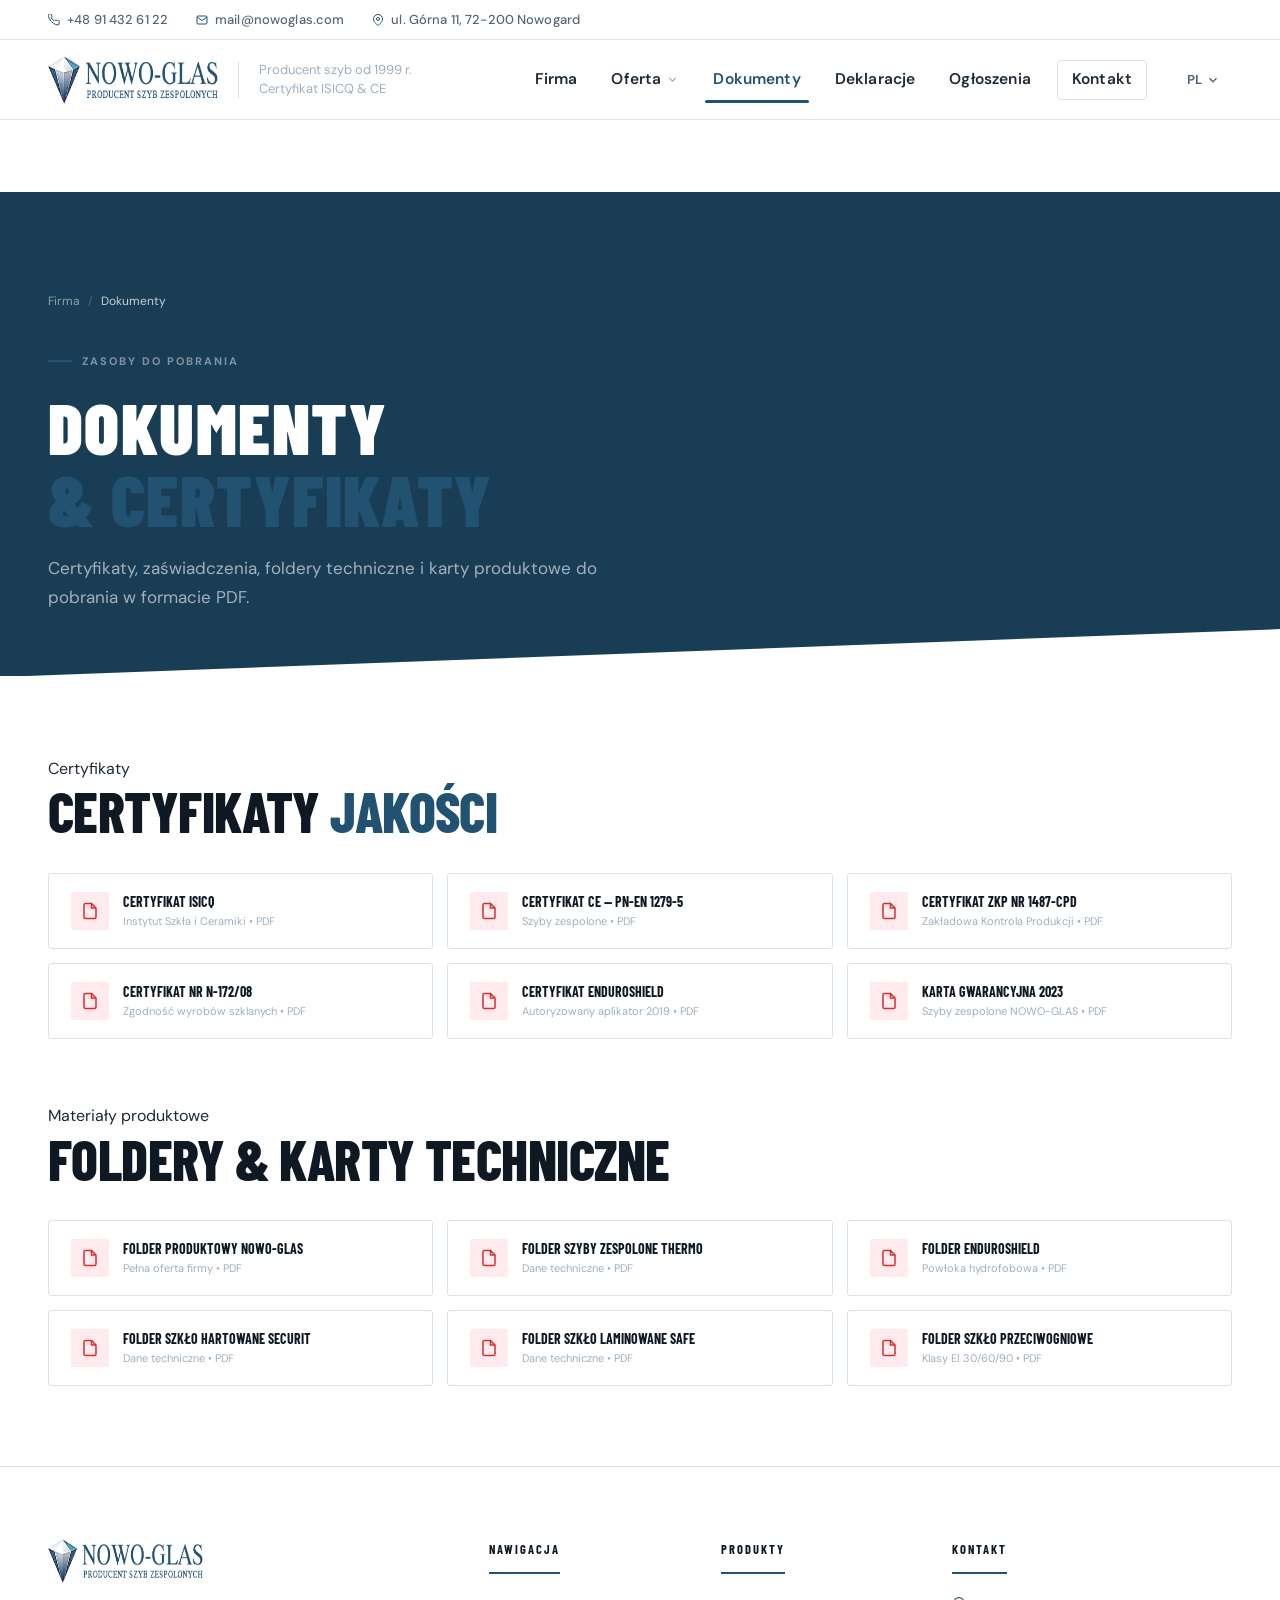
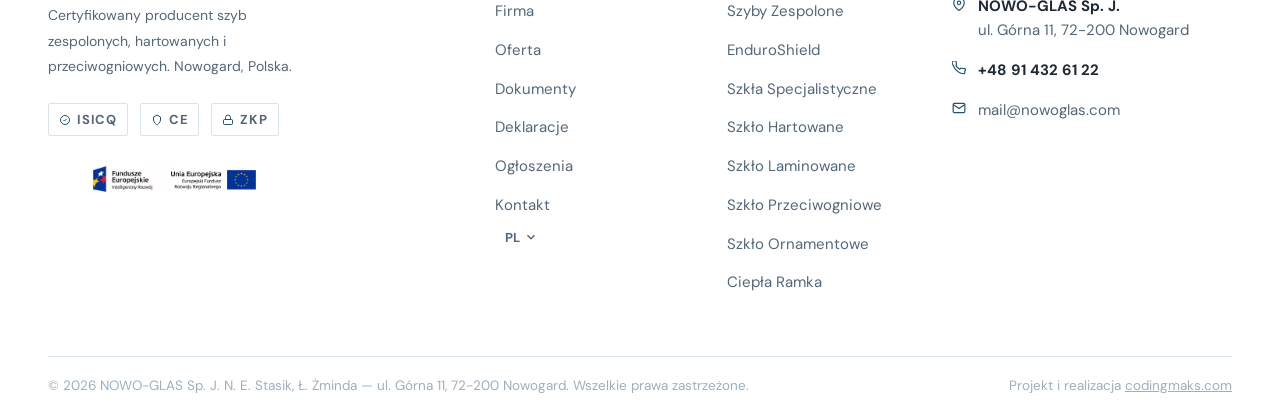
==== pages/dokumenty.html @ cc413bf5 "Initial commit" ====
<!DOCTYPE html>
<html lang="pl">
<head>
  <meta charset="UTF-8">
  <meta name="viewport" content="width=device-width, initial-scale=1.0">
  <title>Dokumenty & Certyfikaty — NOWO-GLAS</title>
  <meta name="description" content="Certyfikaty, foldery produktowe i karty techniczne do pobrania — NOWO-GLAS Sp. J., producent szyb zespolonych w Nowogardzie.">
  <meta name="robots" content="index,follow">
  <link rel="canonical" href="https://www.nowoglas.com/dokumenty.html">
  <link rel="alternate" hreflang="pl" href="https://www.nowoglas.com/dokumenty.html">
  <link rel="preconnect" href="https://fonts.googleapis.com">
  <link rel="preconnect" href="https://fonts.gstatic.com" crossorigin>
  <link href="https://fonts.googleapis.com/css2?family=Barlow+Condensed:wght@700;800;900&family=DM+Sans:ital,opsz,wght@0,9..40,300;0,9..40,400;0,9..40,500;0,9..40,600;0,9..40,700;1,9..40,400&display=swap" rel="stylesheet">
  <link rel="stylesheet" href="../css/style.css">
  <link rel="icon" type="image/svg+xml" href="../img/favicon.svg">
  <style>
    .page-hero{background:var(--blue-dark);padding:100px 0 64px;margin-top:72px}
    .page-hero__overline{display:inline-flex;align-items:center;gap:10px;font-size:11px;font-weight:700;letter-spacing:.18em;text-transform:uppercase;color:rgba(255,255,255,.45);margin-bottom:20px}
    .page-hero__overline::before{content:'';width:24px;height:2px;background:var(--blue)}
    .page-hero__title{font-family:'Barlow Condensed',sans-serif;font-size:clamp(40px,6vw,72px);font-weight:900;line-height:1;color:var(--white);text-transform:uppercase;letter-spacing:.02em;margin-bottom:20px}
    .page-hero__title em{color:var(--blue);font-style:normal}
    .page-hero__lead{font-size:17px;color:rgba(255,255,255,.6);line-height:1.7;max-width:560px}
    .breadcrumb{display:flex;align-items:center;gap:8px;font-size:12px;color:rgba(255,255,255,.35);margin-bottom:32px}
    .breadcrumb a{color:rgba(255,255,255,.5);text-decoration:none}
    .breadcrumb__sep{color:rgba(255,255,255,.2)}
  </style>
</head>
<body><div class="topbar"><div class="topbar__inner"><div class="topbar__left">
  <a href="tel:+48914326122" class="topbar__item"><svg viewBox="0 0 24 24" fill="none" stroke="currentColor" stroke-width="2"><path d="M22 16.92v3a2 2 0 01-2.18 2 19.79 19.79 0 01-8.63-3.07A19.5 19.5 0 013.07 9.81 19.79 19.79 0 01.02 1.18 2 2 0 012 0h3a2 2 0 012 1.72c.127.96.361 1.903.7 2.81a2 2 0 01-.45 2.11L6.91 7.91a16 16 0 006.16 6.16l1.27-1.27a2 2 0 012.11-.45c.907.339 1.85.573 2.81.7A2 2 0 0122 16.92z"/></svg>+48 91 432 61 22</a>
  <a href="mailto:mail@nowoglas.com" class="topbar__item"><svg viewBox="0 0 24 24" fill="none" stroke="currentColor" stroke-width="2"><path d="M4 4h16c1.1 0 2 .9 2 2v12c0 1.1-.9 2-2 2H4c-1.1 0-2-.9-2-2V6c0-1.1.9-2 2-2z"/><polyline points="22,6 12,13 2,6"/></svg>mail@nowoglas.com</a>
  <span class="topbar__item"><svg viewBox="0 0 24 24" fill="none" stroke="currentColor" stroke-width="2" aria-hidden="true"><path d="M21 10c0 7-9 13-9 13s-9-6-9-13a9 9 0 0118 0z"/><circle cx="12" cy="10" r="3"/></svg>ul. Górna 11, 72-200 Nowogard</span>
</div></div></div>

<header class="navbar" id="navbar" role="banner">
  <div class="navbar__inner">
    <a href="../index.html" class="navbar__brand"><img src="../img/logo_nowoglass.png" alt="NOWO-GLAS" width="170" height="48"><span class="navbar__tagline">Producent szyb od 1999 r.<br>Certyfikat ISICQ &amp; CE</span></a>
    <nav class="navbar__nav" role="navigation">
      <a href="../index.html" class="navbar__link">Firma</a>
      <div class="navbar__item">
        <a href="oferta.html" class="navbar__link">Oferta<svg viewBox="0 0 24 24" fill="none" stroke="currentColor" stroke-width="2.5" aria-hidden="true"><polyline points="6 9 12 15 18 9"/></svg></a>
        <div class="dropdown" role="menu">
          <div class="dropdown__title">Produkty NOWO-GLAS Sp. J.</div>
          <div class="dropdown__cols">
            <div>
              <a href="oferta/szyby-zespolone.html" class="dropdown__link">Szyby Zespolone THERMO</a>
              <a href="oferta/enduroshield.html" class="dropdown__link">Powłoka EnduroShield</a>
              <a href="oferta/szkla-specjalistyczne.html" class="dropdown__link">Szkła Przeciwsłoneczne</a>
              <a href="oferta/szklo-ornamentowe.html" class="dropdown__link">Szkło Ornamentowe</a>
              <a href="oferta/ciepla-ramka.html" class="dropdown__link">Ciepła Ramka TGI</a>
            </div>
            <div>
              <a href="oferta/szklo-hartowane.html" class="dropdown__link">Szkło Hartowane SECURIT</a>
              <a href="oferta/szklo-laminowane.html" class="dropdown__link">Szkło Laminowane SAFE</a>
              <a href="oferta/szklo-przeciwogniowe.html" class="dropdown__link">Szkło Przeciwogniowe EI</a>
            </div>
          </div>
        </div>
      </div>
      <a href="dokumenty.html" class="navbar__link active" aria-current="page">Dokumenty</a>
      <a href="deklaracje.html" class="navbar__link">Deklaracje</a>
      <a href="ogloszenia.html" class="navbar__link">Ogłoszenia</a>
      <a href="kontakt.html" class="navbar__link navbar__link--contact">Kontakt</a>
    </nav>
    <div class="navbar__langs" aria-label="Wybór języka">
      <button class="navbar__lang-current" aria-haspopup="true" aria-expanded="false" aria-controls="lang-menu">
        PL <svg viewBox="0 0 24 24" fill="none" stroke="currentColor" stroke-width="2.5"><polyline points="6 9 12 15 18 9"/></svg>
      </button>
      <div class="navbar__lang-dropdown" id="lang-menu" role="menu">
        <a href="../index.html" role="menuitem" class="navbar__lang active" hreflang="pl">PL</a>
        <a href="../de/index.html" role="menuitem" class="navbar__lang" hreflang="de">DE</a>
        <a href="../en/index.html" role="menuitem" class="navbar__lang" hreflang="en">EN</a>
      </div>
    </div>
    <button class="navbar__hamburger" id="hamburger-btn" aria-label="Otwórz menu" aria-expanded="false"><span></span><span></span><span></span></button>
  </div>
</header>

<div class="mobile-panel__overlay" id="mobile-overlay" aria-hidden="true"></div>
<nav class="mobile-panel" id="mobile-panel" aria-hidden="true">
  <div class="mobile-panel__close"><img src="../img/logo_nowoglass.png" alt="NOWO-GLAS" height="34"><button id="mobile-close-btn">✕</button></div>
  <div class="mobile-panel__nav">
    <a href="../index.html" class="mobile-panel__link">Firma</a>
    <button class="mobile-panel__acc-btn" class="mobile-panel__acc-btn open" id="mob-oferta-btn" aria-expanded="true">Oferta<svg viewBox="0 0 24 24" fill="none" stroke="currentColor" stroke-width="2.5" width="16" height="16"><polyline points="6 9 12 15 18 9"/></svg></button>
    <div class="mobile-panel__acc-content open" id="mob-oferta-content">
      <a href="oferta/szyby-zespolone.html" class="mobile-panel__sub-link">Szyby Zespolone THERMO</a>
      <a href="oferta/szklo-hartowane.html" class="mobile-panel__sub-link">Szkło Hartowane SECURIT</a>
      <a href="oferta/szklo-laminowane.html" class="mobile-panel__sub-link">Szkło Laminowane SAFE</a>
      <a href="oferta/szklo-przeciwogniowe.html" class="mobile-panel__sub-link">Szkło Przeciwogniowe EI</a>
    </div>
    <a href="dokumenty.html" class="mobile-panel__link">Dokumenty</a>
    <a href="deklaracje.html" class="mobile-panel__link">Deklaracje</a>
    <a href="kontakt.html" class="mobile-panel__link" style="color:var(--blue);font-weight:700;">Kontakt</a>
  </div>
</nav>

<main>

  <!-- Page Hero -->
  <section class="page-hero" aria-label="Nagłówek strony">
    <div class="container page-hero__inner">
      <nav class="breadcrumb" aria-label="Ścieżka nawigacyjna">
        <a href="../index.html" class="breadcrumb__item">Firma</a>
        <span class="breadcrumb__sep" aria-hidden="true">/</span>
        <span class="breadcrumb__item breadcrumb__item--current">Dokumenty</span>
      </nav>
      <div class="page-hero__overline">Zasoby do pobrania</div>
      <h1 class="page-hero__title">Dokumenty<br><em>& Certyfikaty</em></h1>
      <p class="page-hero__lead">Certyfikaty, zaświadczenia, foldery techniczne i karty produktowe do pobrania w formacie PDF.</p>
    </div>
  </section>

  <!-- CERTYFIKATY -->
  <section class="doc-section" aria-labelledby="certs-heading" style="padding-top:5rem;">
    <div class="container">
      <div class="section-label">Certyfikaty</div>
      <h2 class="section-title" id="certs-heading" style="margin-bottom:2rem;">Certyfikaty <em>jakości</em></h2>
      <div class="doc-grid">

        <a href="https://www.nowoglas.com/dokumenty/certyfikat_B.pdf" class="doc-card" target="_blank" rel="noopener" aria-label="Pobierz certyfikat ISO 9001 PDF">
          <div class="doc-card__icon" aria-hidden="true">
            <svg viewBox="0 0 24 24" fill="none" stroke="currentColor" stroke-width="2"><path d="M14 2H6a2 2 0 00-2 2v16a2 2 0 002 2h12a2 2 0 002-2V8z"/><polyline points="14 2 14 8 20 8"/></svg>
          </div>
          <div>
            <div class="doc-card__name">Certyfikat ISICQ</div>
            <div class="doc-card__meta">Instytut Szkła i Ceramiki • PDF</div>
          </div>
        </a>

        <a href="https://www.nowoglas.com/dokumenty/certyfikat_CE.pdf" class="doc-card" target="_blank" rel="noopener" aria-label="Pobierz certyfikat CE PDF">
          <div class="doc-card__icon" aria-hidden="true">
            <svg viewBox="0 0 24 24" fill="none" stroke="currentColor" stroke-width="2"><path d="M14 2H6a2 2 0 00-2 2v16a2 2 0 002 2h12a2 2 0 002-2V8z"/><polyline points="14 2 14 8 20 8"/></svg>
          </div>
          <div>
            <div class="doc-card__name">Certyfikat CE — PN-EN 1279-5</div>
            <div class="doc-card__meta">Szyby zespolone • PDF</div>
          </div>
        </a>

        <a href="https://www.nowoglas.com/dokumenty/certyfikat_ZKP.pdf" class="doc-card" target="_blank" rel="noopener" aria-label="Pobierz certyfikat ZKP PDF">
          <div class="doc-card__icon" aria-hidden="true">
            <svg viewBox="0 0 24 24" fill="none" stroke="currentColor" stroke-width="2"><path d="M14 2H6a2 2 0 00-2 2v16a2 2 0 002 2h12a2 2 0 002-2V8z"/><polyline points="14 2 14 8 20 8"/></svg>
          </div>
          <div>
            <div class="doc-card__name">Certyfikat ZKP Nr 1487-CPD</div>
            <div class="doc-card__meta">Zakładowa Kontrola Produkcji • PDF</div>
          </div>
        </a>

        <a href="https://www.nowoglas.com/dokumenty/certyfikat_N172.pdf" class="doc-card" target="_blank" rel="noopener" aria-label="Pobierz certyfikat Nr N-172/08 PDF">
          <div class="doc-card__icon" aria-hidden="true">
            <svg viewBox="0 0 24 24" fill="none" stroke="currentColor" stroke-width="2"><path d="M14 2H6a2 2 0 00-2 2v16a2 2 0 002 2h12a2 2 0 002-2V8z"/><polyline points="14 2 14 8 20 8"/></svg>
          </div>
          <div>
            <div class="doc-card__name">Certyfikat Nr N-172/08</div>
            <div class="doc-card__meta">Zgodność wyrobów szklanych • PDF</div>
          </div>
        </a>

        <a href="https://www.nowoglas.com/dokumenty/EnduroShield.pdf" class="doc-card" target="_blank" rel="noopener" aria-label="Pobierz certyfikat EnduroShield PDF">
          <div class="doc-card__icon" aria-hidden="true">
            <svg viewBox="0 0 24 24" fill="none" stroke="currentColor" stroke-width="2"><path d="M14 2H6a2 2 0 00-2 2v16a2 2 0 002 2h12a2 2 0 002-2V8z"/><polyline points="14 2 14 8 20 8"/></svg>
          </div>
          <div>
            <div class="doc-card__name">Certyfikat EnduroShield</div>
            <div class="doc-card__meta">Autoryzowany aplikator 2019 • PDF</div>
          </div>
        </a>

        <a href="https://www.nowoglas.com/dokumenty/karta_gwarancyjna_2023.pdf" class="doc-card" target="_blank" rel="noopener" aria-label="Pobierz kartę gwarancyjną PDF">
          <div class="doc-card__icon" aria-hidden="true">
            <svg viewBox="0 0 24 24" fill="none" stroke="currentColor" stroke-width="2"><path d="M14 2H6a2 2 0 00-2 2v16a2 2 0 002 2h12a2 2 0 002-2V8z"/><polyline points="14 2 14 8 20 8"/></svg>
          </div>
          <div>
            <div class="doc-card__name">Karta Gwarancyjna 2023</div>
            <div class="doc-card__meta">Szyby zespolone NOWO-GLAS • PDF</div>
          </div>
        </a>

      </div>
    </div>
  </section>

  <!-- FOLDERY PRODUKTOWE -->
  <section class="doc-section" aria-labelledby="folders-heading" style="padding-top:4rem;padding-bottom:5rem;">
    <div class="container">
      <div class="section-label">Materiały produktowe</div>
      <h2 class="section-title" id="folders-heading" style="margin-bottom:2rem;">Foldery & karty techniczne</h2>
      <div class="doc-grid">

        <a href="https://www.nowoglas.com/dokumenty/folder_nowoglas.pdf" class="doc-card" target="_blank" rel="noopener">
          <div class="doc-card__icon" aria-hidden="true">
            <svg viewBox="0 0 24 24" fill="none" stroke="currentColor" stroke-width="2"><path d="M14 2H6a2 2 0 00-2 2v16a2 2 0 002 2h12a2 2 0 002-2V8z"/><polyline points="14 2 14 8 20 8"/></svg>
          </div>
          <div>
            <div class="doc-card__name">Folder produktowy NOWO-GLAS</div>
            <div class="doc-card__meta">Pełna oferta firmy • PDF</div>
          </div>
        </a>

        <a href="https://www.nowoglas.com/dokumenty/folder_thermo.pdf" class="doc-card" target="_blank" rel="noopener">
          <div class="doc-card__icon" aria-hidden="true">
            <svg viewBox="0 0 24 24" fill="none" stroke="currentColor" stroke-width="2"><path d="M14 2H6a2 2 0 00-2 2v16a2 2 0 002 2h12a2 2 0 002-2V8z"/><polyline points="14 2 14 8 20 8"/></svg>
          </div>
          <div>
            <div class="doc-card__name">Folder Szyby Zespolone THERMO</div>
            <div class="doc-card__meta">Dane techniczne • PDF</div>
          </div>
        </a>

        <a href="https://www.nowoglas.com/dokumenty/folder_enduroshield.pdf" class="doc-card" target="_blank" rel="noopener">
          <div class="doc-card__icon" aria-hidden="true">
            <svg viewBox="0 0 24 24" fill="none" stroke="currentColor" stroke-width="2"><path d="M14 2H6a2 2 0 00-2 2v16a2 2 0 002 2h12a2 2 0 002-2V8z"/><polyline points="14 2 14 8 20 8"/></svg>
          </div>
          <div>
            <div class="doc-card__name">Folder EnduroShield</div>
            <div class="doc-card__meta">Powłoka hydrofobowa • PDF</div>
          </div>
        </a>

        <a href="https://www.nowoglas.com/dokumenty/folder_securit.pdf" class="doc-card" target="_blank" rel="noopener">
          <div class="doc-card__icon" aria-hidden="true">
            <svg viewBox="0 0 24 24" fill="none" stroke="currentColor" stroke-width="2"><path d="M14 2H6a2 2 0 00-2 2v16a2 2 0 002 2h12a2 2 0 002-2V8z"/><polyline points="14 2 14 8 20 8"/></svg>
          </div>
          <div>
            <div class="doc-card__name">Folder Szkło Hartowane SECURIT</div>
            <div class="doc-card__meta">Dane techniczne • PDF</div>
          </div>
        </a>

        <a href="https://www.nowoglas.com/dokumenty/folder_safe.pdf" class="doc-card" target="_blank" rel="noopener">
          <div class="doc-card__icon" aria-hidden="true">
            <svg viewBox="0 0 24 24" fill="none" stroke="currentColor" stroke-width="2"><path d="M14 2H6a2 2 0 00-2 2v16a2 2 0 002 2h12a2 2 0 002-2V8z"/><polyline points="14 2 14 8 20 8"/></svg>
          </div>
          <div>
            <div class="doc-card__name">Folder Szkło Laminowane SAFE</div>
            <div class="doc-card__meta">Dane techniczne • PDF</div>
          </div>
        </a>

        <a href="https://www.nowoglas.com/dokumenty/folder_przeciwogniowe.pdf" class="doc-card" target="_blank" rel="noopener">
          <div class="doc-card__icon" aria-hidden="true">
            <svg viewBox="0 0 24 24" fill="none" stroke="currentColor" stroke-width="2"><path d="M14 2H6a2 2 0 00-2 2v16a2 2 0 002 2h12a2 2 0 002-2V8z"/><polyline points="14 2 14 8 20 8"/></svg>
          </div>
          <div>
            <div class="doc-card__name">Folder Szkło Przeciwogniowe</div>
            <div class="doc-card__meta">Klasy EI 30/60/90 • PDF</div>
          </div>
        </a>

      </div>
    </div>
  </section>

</main>

  <footer class="footer" role="contentinfo">
    <div class="container">
      <div class="footer__grid">
        <div class="footer__brand">
          <img src="../img/logo_nowoglass.png" alt="NOWO-GLAS Sp. J." width="155" height="44" class="logo">
          <p>Certyfikowany producent szyb zespolonych, hartowanych i przeciwogniowych. Nowogard, Polska.</p>
          <div class="footer__badges">
            <div class="footer__badge"><svg viewBox="0 0 24 24" fill="none" stroke="currentColor" stroke-width="2"><circle cx="12" cy="12" r="9"/><path d="M9 12l2 2 4-4"/></svg>ISICQ</div>
            <div class="footer__badge"><svg viewBox="0 0 24 24" fill="none" stroke="currentColor" stroke-width="2"><path d="M12 2l7 4v6c0 5-7 10-7 10S5 17 5 12V6z"/></svg>CE</div>
            <div class="footer__badge"><svg viewBox="0 0 24 24" fill="none" stroke="currentColor" stroke-width="2"><rect x="3" y="11" width="18" height="10" rx="2"/><path d="M7 11V7a5 5 0 0110 0v4"/></svg>ZKP</div>
          </div>
          <img src="../img/FE_UE.png" alt="Projekt współfinansowany z UE" class="ue">
        </div>
        <div>
          <div class="footer__col-heading">Nawigacja</div>
          <nav class="footer__nav"><a href="../index.html">Firma</a><a href="oferta.html">Oferta</a><a href="dokumenty.html">Dokumenty</a><a href="deklaracje.html">Deklaracje</a><a href="ogloszenia.html">Ogłoszenia</a><a href="kontakt.html">Kontakt</a></nav>
    <div class="navbar__langs" aria-label="Wybór języka">
      <button class="navbar__lang-current" aria-haspopup="true" aria-expanded="false" aria-controls="lang-menu">
        PL <svg viewBox="0 0 24 24" fill="none" stroke="currentColor" stroke-width="2.5"><polyline points="6 9 12 15 18 9"/></svg>
      </button>
      <div class="navbar__lang-dropdown" id="lang-menu" role="menu">
        <a href="../index.html" role="menuitem" class="navbar__lang active" hreflang="pl">PL</a>
        <a href="../de/index.html" role="menuitem" class="navbar__lang" hreflang="de">DE</a>
        <a href="../en/index.html" role="menuitem" class="navbar__lang" hreflang="en">EN</a>
      </div>
    </div>
        </div>
        <div>
          <div class="footer__col-heading">Produkty</div>
          <nav class="footer__nav"><a href="oferta/szyby-zespolone.html">Szyby Zespolone</a><a href="oferta/enduroshield.html">EnduroShield</a><a href="oferta/szkla-specjalistyczne.html">Szkła Specjalistyczne</a><a href="oferta/szklo-hartowane.html">Szkło Hartowane</a><a href="oferta/szklo-laminowane.html">Szkło Laminowane</a><a href="oferta/szklo-przeciwogniowe.html">Szkło Przeciwogniowe</a><a href="oferta/szklo-ornamentowe.html">Szkło Ornamentowe</a><a href="oferta/ciepla-ramka.html">Ciepła Ramka</a></nav>
        </div>
        <div>
          <div class="footer__col-heading">Kontakt</div>
          <address style="font-style:normal;">
            <div class="footer__contact-item"><svg viewBox="0 0 24 24" fill="none" stroke="currentColor" stroke-width="2"><path d="M21 10c0 7-9 13-9 13s-9-6-9-13a9 9 0 0118 0z"/><circle cx="12" cy="10" r="3"/></svg><span><strong>NOWO-GLAS Sp. J.</strong><br>ul. Górna 11, 72-200 Nowogard</span></div>
            <div class="footer__contact-item"><svg viewBox="0 0 24 24" fill="none" stroke="currentColor" stroke-width="2"><path d="M22 16.92v3a2 2 0 01-2.18 2 19.79 19.79 0 01-8.63-3.07A19.5 19.5 0 013.07 9.81 19.79 19.79 0 01.02 1.18 2 2 0 012 0h3a2 2 0 012 1.72c.127.96.361 1.903.7 2.81a2 2 0 01-.45 2.11L6.91 7.91a16 16 0 006.16 6.16l1.27-1.27a2 2 0 012.11-.45c.907.339 1.85.573 2.81.7A2 2 0 0122 16.92z"/></svg><a href="tel:+48914326122"><strong>+48 91 432 61 22</strong></a></div>
            <div class="footer__contact-item"><svg viewBox="0 0 24 24" fill="none" stroke="currentColor" stroke-width="2"><path d="M4 4h16c1.1 0 2 .9 2 2v12c0 1.1-.9 2-2 2H4c-1.1 0-2-.9-2-2V6c0-1.1.9-2 2-2z"/><polyline points="22,6 12,13 2,6"/></svg><a href="mailto:mail@nowoglas.com">mail@nowoglas.com</a></div>
          </address>
        </div>
      </div>
      <div class="footer__bottom">
        <span>© 2026 NOWO-GLAS Sp. J. N. E. Stasik, Ł. Żminda — ul. Górna 11, 72-200 Nowogard. Wszelkie prawa zastrzeżone.</span><span>Projekt i realizacja <a href="https://codingmaks.com" target="_blank" style="color:inherit; text-decoration:underline;">codingmaks.com</a></span></div>
        
      </div>
    </div>
  </footer>

<script src="../js/nav.js" defer></script>
</body>
</html>
---- css/style.css ----
/* =========================================================
   NOWOGLASS — DESIGN SYSTEM v4
   Brand color: #225272 (ze skanowania logo)
   Klimat: B2B korpo, profesjonalny, zaufanie
   ========================================================= */

@import url('https://fonts.googleapis.com/css2?family=Barlow+Condensed:wght@700;800;900&family=DM+Sans:ital,opsz,wght@0,9..40,300;0,9..40,400;0,9..40,500;0,9..40,600;0,9..40,700;1,9..40,400&display=swap');

/* --- Reset --- */
*, *::before, *::after { box-sizing: border-box; margin: 0; padding: 0; }
html { scroll-behavior: smooth; }
body {
  font-family: 'DM Sans', -apple-system, Helvetica, Arial, sans-serif;
  font-size: 16px;
  color: #1E2A35;
  background: #fff;
  line-height: 1.65;
  -webkit-font-smoothing: antialiased;
  overflow-x: hidden;
}
img { max-width: 100%; display: block; }
a { text-decoration: none; color: inherit; }
ul, ol { list-style: none; }
button { cursor: pointer; font-family: inherit; border: none; background: none; }

/* --- Container --- */
.container {
  width: 100%;
  max-width: 1280px;
  margin: 0 auto;
  padding: 0 48px;
}

/* =========================================================
   BRAND PALETTE — spójny z logo #225272
   ========================================================= */
:root {
  /* Primary — dokładnie z logo */
  --blue:       #225272;   /* Logo dominant color */
  --blue-dark:  #1A3D56;   /* Hover, CTA bg */
  --blue-deep:  #122840;   /* Footer bg accent */
  --blue-mid:   #3F6985;   /* Secondary accent */
  --blue-light: #EEF4F8;   /* Tła sekcji, hover state */
  --blue-pale:  #F7FAFB;   /* Bardzo jasne tło */

  /* Neutrals — korporacyjne */
  --text-900: #0F1924;    /* Główny tekst heading */
  --text-700: #1E2A35;    /* Body text */
  --text-500: #546779;    /* Muted text */
  --text-300: #9DAFC0;    /* Placeholder, labels */
  --border:   #D8E4EC;    /* Border lines */
  --gray-bg:  #F2F6F9;    /* Background sekcji */
  --white:    #FFFFFF;

  /* Trust/accent */
  --green-ok: #2E7D52;    /* Checkmarks, pozytywne */
}

/* =========================================================
   TOPBAR — white, business contact strip
   ========================================================= */
.topbar {
  background: var(--white);
  border-bottom: 1px solid var(--border);
  padding: 9px 0;
}
.topbar__inner {
  max-width: 1280px;
  margin: 0 auto;
  padding: 0 48px;
  display: flex;
  justify-content: space-between;
  align-items: center;
  gap: 24px;
}
.topbar__left {
  display: flex;
  align-items: center;
  gap: 28px;
}
.topbar__item {
  display: flex;
  align-items: center;
  gap: 7px;
  color: var(--text-500);
  font-size: 13px;
  font-weight: 500;
  transition: color .15s;
  letter-spacing: .01em;
  white-space: nowrap;
}
.topbar__item:hover { color: var(--blue); }
.topbar__item svg { width: 12px; height: 12px; flex-shrink: 0; color: var(--blue); }
.topbar__sep {
  width: 1px; height: 14px;
  background: var(--border);
  flex-shrink: 0;
}
.topbar__hours {
  font-size: 12px;
  color: var(--text-300);
  font-weight: 500;
  display: flex;
  align-items: center;
  gap: 6px;
  white-space: nowrap;
}
.topbar__hours svg { width: 12px; height: 12px; color: var(--blue); flex-shrink: 0; }

.topbar__right { display: flex; align-items: center; gap: 6px; }
.topbar__lang {
  padding: 2px 9px;
  font-size: 11.5px;
  font-weight: 700;
  letter-spacing: .08em;
  color: var(--text-300);
  border-radius: 2px;
  border: 1px solid transparent;
  transition: all .15s;
}
.topbar__lang.active { color: var(--blue); border-color: var(--blue); }
.topbar__lang:hover { color: var(--blue); background: var(--blue-light); }

/* =========================================================
   NAVBAR — czysto biały, profesjonalny
   ========================================================= */
.navbar {
  position: sticky;
  top: 0;
  z-index: 900;
  background: var(--white);
  height: 80px;
  border-bottom: 1px solid var(--border);
  transition: box-shadow .25s, border-color .25s;
}
.navbar.scrolled {
  box-shadow: 0 2px 24px rgba(34,82,114,.1);
  border-bottom-color: transparent;
}
.navbar__inner {
  max-width: 1280px;
  margin: 0 auto;
  padding: 0 48px;
  height: 100%;
  display: flex;
  align-items: center;
  justify-content: space-between;
  gap: 24px;
}
.navbar__brand {
  display: flex;
  align-items: center;
  gap: 20px;
  flex-shrink: 0;
}
.navbar__logo img { height: 48px; width: auto; }
.navbar__tagline {
  font-size: 13px;
  color: var(--text-300);
  line-height: 1.45;
  border-left: 1.5px solid var(--border);
  padding-left: 20px;
  white-space: nowrap;
}

/* Language switcher in navbar */
.navbar__langs {
  position: relative;
  margin-left: 4px;
}
.navbar__lang-current {
  display: flex;
  align-items: center;
  gap: 4px;
  background: none;
  border: none;
  cursor: pointer;
  padding: 6px 12px;
  border-radius: 4px;
  font-family: inherit;
  font-size: 13px;
  font-weight: 700;
  color: var(--text-500);
  transition: all .2s;
}
.navbar__lang-current:hover, .navbar__lang-current:focus { color: var(--blue); background: var(--blue-light); }
.navbar__lang-current svg { width: 14px; height: 14px; transition: transform .2s; }
.navbar__langs:hover .navbar__lang-current svg,
.navbar__langs:focus-within .navbar__lang-current svg { transform: rotate(180deg); }

.navbar__lang-dropdown {
  position: absolute;
  top: calc(100% + 4px);
  left: 50%;
  transform: translateX(-50%) translateY(-6px);
  background: var(--white);
  border: 1px solid var(--border);
  box-shadow: 0 4px 16px rgba(0,0,0,.08);
  border-radius: 4px;
  padding: 8px 0;
  min-width: 60px;
  display: flex;
  flex-direction: column;
  opacity: 0;
  visibility: hidden;
  transition: all .2s;
  z-index: 100;
}
.navbar__langs:hover .navbar__lang-dropdown,
.navbar__langs:focus-within .navbar__lang-dropdown,
.navbar__langs.open .navbar__lang-dropdown {
  opacity: 1;
  visibility: visible;
  transform: translateX(-50%) translateY(0);
}
.navbar__lang {
  font-size: 12.5px;
  font-weight: 600;
  color: var(--text-500);
  padding: 6px 20px;
  text-decoration: none;
  text-align: center;
  display: block;
}
.navbar__lang:hover, .navbar__lang.active, .navbar__lang:focus {
  color: var(--blue);
  background: var(--blue-light);
  outline: none;
}

.navbar__nav {
  display: flex;
  align-items: center;
  gap: 2px;
  flex: 1;
  justify-content: flex-end;
}
.navbar__link {
  padding: 8px 16px;
  font-family: 'DM Sans', sans-serif;
  font-size: 15.5px;
  font-weight: 600;
  letter-spacing: .01em;
  color: var(--text-700);
  border-radius: 3px;
  transition: color .15s, background .15s;
  white-space: nowrap;
  position: relative;
}
.navbar__link:hover { color: var(--blue); background: var(--blue-light); }
.navbar__link.active { color: var(--blue); }
.navbar__link.active::after {
  content: '';
  position: absolute;
  bottom: -2px; left: 8px; right: 8px;
  height: 2.5px;
  background: var(--blue);
  border-radius: 2px;
}

/* Button style for Kontakt */
.navbar__link--contact {
  border: 1.5px solid var(--border);
  padding: 6px 14px;
  margin-left: 8px;
  border-radius: 4px;
}
.navbar__link--contact.active {
  border-color: var(--blue);
}
.navbar__link--contact.active::after {
  display: none;
}
.navbar__link--contact:hover {
  background: var(--blue);
  color: var(--white);
  border-color: var(--blue);
}

/* Navbar Dropdown */
.navbar__item { position: relative; padding-bottom: 14px; margin-bottom: -14px; }
.navbar__item > .navbar__link { display: flex; align-items: center; gap: 5px; }
.navbar__item > .navbar__link svg {
  width: 13px; height: 13px;
  transition: transform .2s;
  color: var(--text-300);
}
.navbar__item:hover > .navbar__link svg { transform: rotate(180deg); color: var(--blue); }
.navbar__item:hover > .navbar__link { color: var(--blue); background: var(--blue-light); }

.dropdown {
  position: absolute;
  top: calc(100% + 0px);
  left: 50%;
  transform: translateX(-50%) translateY(-6px);
  min-width: 580px;
  background: var(--white);
  border: 1px solid var(--border);
  box-shadow: 0 20px 60px rgba(34,82,114,.12), 0 4px 16px rgba(0,0,0,.06);
  padding: 24px 28px;
  opacity: 0;
  visibility: hidden;
  pointer-events: none;
  transition: opacity .2s, transform .2s, visibility 0s .25s;
  border-radius: 4px;
  z-index: 100;
}
.navbar__item:hover .dropdown {
  opacity: 1; visibility: visible;
  pointer-events: all;
  transform: translateX(-50%) translateY(0);
  transition: opacity .2s, transform .2s, visibility 0s 0s;
}
.dropdown__title {
  font-family: 'Barlow', sans-serif;
  font-size: 11px;
  font-weight: 700;
  letter-spacing: .14em;
  text-transform: uppercase;
  color: var(--text-300);
  margin-bottom: 14px;
  padding-bottom: 12px;
  border-bottom: 1px solid var(--border);
}
.dropdown__cols { display: grid; grid-template-columns: 1fr 1fr; gap: 0 24px; }
.dropdown__link {
  display: flex;
  align-items: center;
  gap: 10px;
  padding: 9px 10px;
  font-size: 13.5px;
  font-weight: 500;
  color: var(--text-700);
  border-radius: 3px;
  transition: all .15s;
}
.dropdown__link:hover { background: var(--blue-light); color: var(--blue); transform: translateX(3px); }
.dropdown__link::before {
  content: '';
  width: 4px; height: 4px;
  border-radius: 50%;
  background: var(--blue);
  flex-shrink: 0;
  opacity: .5;
  transition: opacity .15s;
}
.dropdown__link:hover::before { opacity: 1; }

/* Hamburger */
.navbar__hamburger {
  display: none;
  flex-direction: column;
  gap: 5px;
  padding: 8px;
  margin-left: 8px;
}
.navbar__hamburger span {
  display: block;
  width: 22px; height: 2px;
  background: var(--text-700);
  border-radius: 1px;
  transition: all .25s;
}
.navbar__hamburger.open span:nth-child(1) { transform: translateY(7px) rotate(45deg); }
.navbar__hamburger.open span:nth-child(2) { opacity: 0; }
.navbar__hamburger.open span:nth-child(3) { transform: translateY(-7px) rotate(-45deg); }

/* Mobile panel */
.mobile-panel {
  position: fixed;
  top: 0; right: -100%;
  width: min(360px, 92vw);
  height: 100vh;
  background: var(--white);
  z-index: 1010;
  overflow-y: auto;
  transition: right .32s cubic-bezier(.25,.46,.45,.94);
  padding: 32px 28px;
  box-shadow: -4px 0 40px rgba(34,82,114,.15);
}
.mobile-panel.open { right: 0; }
.mobile-panel__close {
  display: flex; justify-content: space-between; align-items: center;
  margin-bottom: 28px;
  padding-bottom: 20px;
  border-bottom: 1px solid var(--border);
}
.mobile-panel__close img { height: 36px; }
.mobile-panel__close button { font-size: 22px; color: var(--text-300); background: none; border: none; cursor: pointer; }
.mobile-panel__nav { display: flex; flex-direction: column; gap: 2px; }
.mobile-panel__link {
  display: block;
  padding: 12px 14px;
  font-size: 15px;
  font-weight: 600;
  color: var(--text-700);
  border-radius: 3px;
  transition: all .15s;
  letter-spacing: .01em;
}
.mobile-panel__link:hover { background: var(--blue-light); color: var(--blue); }
.mobile-panel__acc-btn {
  display: flex; align-items: center; justify-content: space-between;
  width: 100%;
  padding: 12px 14px;
  font-size: 15px;
  font-weight: 600;
  color: var(--text-700);
  border-radius: 3px;
  text-align: left;
  transition: all .15s;
}
.mobile-panel__acc-btn:hover { background: var(--blue-light); color: var(--blue); }
.mobile-panel__acc-btn svg { transition: transform .2s; }
.mobile-panel__acc-btn.open svg { transform: rotate(180deg); }
.mobile-panel__acc-content { max-height: 0; overflow: hidden; transition: max-height .3s; }
.mobile-panel__acc-content.open { max-height: 500px; }
.mobile-panel__sub-link {
  display: block;
  padding: 9px 14px 9px 30px;
  font-size: 13.5px;
  font-weight: 500;
  color: var(--text-500);
  transition: color .15s;
}
.mobile-panel__sub-link:hover { color: var(--blue); }
.mobile-panel__overlay {
  position: fixed; inset: 0;
  background: rgba(15,25,36,.5);
  z-index: 1005;
  opacity: 0; visibility: hidden;
  transition: all .25s;
}
.mobile-panel__overlay.open { opacity: 1; visibility: visible; }

/* =========================================================
   HERO — split: biały lewy + foto prawy B&W
   ========================================================= */
.hero {
  display: grid;
  grid-template-columns: 1fr 1fr;
  min-height: calc(100vh - 157px);
  max-height: 820px;
  overflow: hidden;
}
.hero__left {
  background: var(--white);
  display: flex;
  flex-direction: column;
  justify-content: center;
  padding: 80px 60px 80px 48px;
  position: relative;
  background-image: radial-gradient(circle, var(--border) 1.5px, transparent 1.5px);
  background-size: 28px 28px;
}
/* Vertical accent line — jak w korpo stronach */
.hero__left::before {
  content: '';
  position: absolute;
  top: 80px; bottom: 80px; left: 0;
  width: 4px;
  background: var(--blue);
}
.hero__eyebrow {
  display: flex;
  align-items: center;
  gap: 12px;
  font-size: 12px;
  font-weight: 700;
  letter-spacing: .18em;
  text-transform: uppercase;
  color: var(--blue);
  margin-bottom: 24px;
}
.hero__eyebrow::after {
  content: '';
  flex: 1;
  max-width: 48px;
  height: 2px;
  background: var(--border);
}
.hero__title {
  font-family: 'Barlow Condensed', sans-serif;
  font-size: clamp(44px, 5.5vw, 76px);
  font-weight: 800;
  line-height: 1.0;
  letter-spacing: -.01em;
  color: var(--text-900);
  margin-bottom: 20px;
  text-transform: uppercase;
}
.hero__title em { font-style: normal; color: var(--blue); }
.hero__subtitle {
  font-size: 16px;
  color: var(--text-500);
  line-height: 1.75;
  margin-bottom: 40px;
  max-width: 420px;
  font-weight: 400;
}
.hero__btns {
  display: flex;
  gap: 12px;
  flex-wrap: wrap;
  margin-bottom: 48px;
}
/* Trust badges row */
.hero__trust {
  display: flex;
  align-items: center;
  gap: 20px;
  padding-top: 32px;
  border-top: 1px solid var(--border);
}
.hero__trust-item {
  display: flex;
  align-items: center;
  gap: 8px;
  font-size: 12px;
  font-weight: 600;
  color: var(--text-500);
  letter-spacing: .02em;
}
.hero__trust-item svg { width: 16px; height: 16px; color: var(--green-ok); flex-shrink: 0; }

.hero__right {
  position: relative;
  overflow: hidden;
}
.hero__right img {
  width: 100%; height: 100%;
  object-fit: cover;
  filter: grayscale(100%) brightness(.55) contrast(1.15);
  transition: transform 8s ease;
}
.hero__right:hover img { transform: scale(1.03); }

/* Stat block bottom-right — jak ebud */
.hero__stat {
  position: absolute;
  bottom: 0; right: 0;
  background: var(--blue);
  color: var(--white);
  padding: 32px 44px;
  min-width: 220px;
}
.hero__stat::before {
  content: '';
  position: absolute;
  top: 0; left: 0;
  width: 100%; height: 3px;
  background: rgba(255,255,255,.2);
}
.hero__stat-num {
  font-family: 'Barlow Condensed', sans-serif;
  font-size: clamp(44px, 6vw, 72px);
  font-weight: 900;
  line-height: 1;
  display: block;
  letter-spacing: .04em;
}
.hero__stat-label {
  font-size: 11px;
  font-weight: 700;
  letter-spacing: .14em;
  text-transform: uppercase;
  color: rgba(255,255,255,.65);
  margin-top: 6px;
  display: block;
}
/* Hero Dots */
.hero__controls {
  display: flex; align-items: center; gap: 8px;
  position: absolute;
  bottom: 32px; left: 0;
}
.hero__dot {
  width: 8px; height: 8px;
  border-radius: 50%; background: var(--border);
  border: none; padding: 0; cursor: pointer;
  transition: all .25s;
}
.hero__dot.active { background: var(--blue); width: 28px; border-radius: 2px; }

/* =========================================================
   TRUST BAR — pasy zaufania pod hero (B2B)
   ========================================================= */
.trust-bar {
  background: var(--gray-bg);
  border-top: 1px solid var(--border);
  border-bottom: 1px solid var(--border);
  padding: 20px 0;
}
.trust-bar__inner {
  max-width: 1280px;
  margin: 0 auto;
  padding: 0 48px;
  display: flex;
  align-items: center;
  justify-content: space-between;
  gap: 32px;
}
.trust-bar__label {
  font-size: 11px;
  font-weight: 700;
  letter-spacing: .14em;
  text-transform: uppercase;
  color: var(--text-300);
  white-space: nowrap;
  flex-shrink: 0;
}
.trust-bar__divider { width: 1px; height: 32px; background: var(--border); flex-shrink: 0; }
.trust-bar__items {
  display: flex;
  align-items: center;
  gap: 40px;
  flex-wrap: wrap;
}
.trust-bar__item {
  display: flex;
  align-items: center;
  gap: 10px;
  font-size: 13px;
  font-weight: 600;
  color: var(--text-500);
  white-space: nowrap;
}
.trust-bar__item svg { width: 18px; height: 18px; color: var(--blue); flex-shrink: 0; }
.trust-bar__item strong { color: var(--blue); font-weight: 700; }

/* =========================================================
   SECTION COMMONS
   ========================================================= */
.section { padding: 88px 0; }
.section--gray { background: var(--gray-bg); }
.section--dark { background: var(--blue-dark); }
.section--products {
  background: var(--white);
  padding-top: 0;
}
.section--products .container {
  padding-top: 0;
}
.products__header {
  background: var(--white);
  padding: 72px 0 56px;
}
.products__cards {
  background: var(--blue-dark);
  overflow: hidden;
  padding: 56px 0 0;
}
.products__cards .services-grid {
  border-radius: 0;
  border: none;
  border-top: 1px solid rgba(255,255,255,.07);
  border-left: none;
  border-right: none;
}
.products__cta-bar {
  background: var(--blue-dark);
  text-align: center;
  padding: 48px 0 64px;
}

/* =========================================================
   SECTION HEADER SPLIT — tytuł lewo, opis prawo
   ========================================================= */
.section-header-split {
  display: grid;
  grid-template-columns: 1fr 1fr;
  gap: 48px;
  align-items: end;
  margin-bottom: 56px;
}
.section-header-split__lead {
  font-size: 16px;
  color: var(--text-500);
  line-height: 1.85;
  font-family: 'DM Sans', sans-serif;
  font-weight: 400;
  padding-bottom: 8px;
}


/* =========================================================
   PARTNERS BAR — B2B branże
   ========================================================= */
.partners-bar {
  background: var(--white);
  border-bottom: 1px solid var(--border);
  padding: 16px 0;
}
.partners-bar__inner {
  max-width: 1280px;
  margin: 0 auto;
  padding: 0 48px;
  display: flex;
  align-items: center;
  gap: 28px;
  flex-wrap: wrap;
}
.partners-bar__label {
  font-size: 11.5px;
  font-weight: 700;
  letter-spacing: .1em;
  text-transform: uppercase;
  color: var(--text-300);
  white-space: nowrap;
  flex-shrink: 0;
}
.partners-bar__items {
  display: flex;
  align-items: center;
  gap: 8px;
  flex-wrap: wrap;
}
.partner-pill {
  padding: 5px 14px;
  border: 1px solid var(--border);
  border-radius: 100px;
  font-size: 12.5px;
  font-weight: 600;
  color: var(--text-500);
  transition: all .15s;
  cursor: default;
}
.partner-pill:hover {
  border-color: var(--blue);
  color: var(--blue);
  background: var(--blue-light);
}

.overline {
  display: inline-flex;
  align-items: center;
  gap: 12px;
  font-size: 11px;
  font-weight: 700;
  letter-spacing: .18em;
  text-transform: uppercase;
  color: var(--blue);
  margin-bottom: 16px;
}
.overline::before {
  content: '';
  display: block;
  width: 20px; height: 2px;
  background: var(--blue);
}

.section-title {
  font-family: 'Barlow Condensed', sans-serif;
  font-size: clamp(32px, 4.5vw, 56px);
  font-weight: 800;
  line-height: 1.05;
  letter-spacing: -.01em;
  color: var(--text-900);
  text-transform: uppercase;
  margin-bottom: 16px;
}
.section-title em { font-style: normal; color: var(--blue); }
.section-title--white { color: var(--white); }
.section-title--white em { color: rgba(255,255,255,.65); }

.section-lead {
  font-size: 16px;
  color: var(--text-500);
  line-height: 1.8;
  max-width: 640px;
  margin-bottom: 0;
}
.section-header {
  margin-bottom: 56px;
}
.section-header--center {
  text-align: center;
}
.section-header--center .overline { justify-content: center; }
.section-header--center .section-lead { margin: 0 auto; }

/* =========================================================
   BUTTONS — B2B professional
   ========================================================= */
.btn {
  display: inline-flex;
  align-items: center;
  gap: 10px;
  padding: 14px 28px;
  font-family: 'DM Sans', sans-serif;
  font-size: 13px;
  font-weight: 700;
  letter-spacing: .04em;
  text-transform: uppercase;
  border-radius: 3px;
  transition: all .2s;
  cursor: pointer;
  border: 2px solid transparent;
  white-space: nowrap;
  line-height: 1;
}
.btn svg { width: 15px; height: 15px; flex-shrink: 0; }

.btn-primary {
  background: var(--blue);
  color: var(--white);
  border-color: var(--blue);
}
.btn-primary:hover {
  background: var(--blue-dark);
  border-color: var(--blue-dark);
  transform: translateY(-2px);
  box-shadow: 0 8px 28px rgba(34,82,114,.38);
}
.btn-outline {
  background: transparent;
  color: var(--text-700);
  border-color: var(--border);
}
.btn-outline:hover {
  border-color: var(--blue);
  color: var(--blue);
  background: var(--blue-light);
}
.btn-outline-white {
  background: transparent;
  color: var(--white);
  border-color: rgba(255,255,255,.4);
}
.btn-outline-white:hover {
  background: rgba(255,255,255,.1);
  border-color: var(--white);
}
.btn-white {
  background: var(--white);
  color: var(--blue);
  border-color: var(--white);
}
.btn-white:hover {
  background: var(--blue-light);
}

/* =========================================================
   PRODUKTY — premium 2×2 showcase, dark
   ========================================================= */
.services-grid {
  display: grid;
  grid-template-columns: 1fr 1fr;
  gap: 1px;
  background: rgba(255,255,255,.07);
  border: 1px solid rgba(255,255,255,.07);
  border-radius: 4px;
  overflow: hidden;
}
.service-card {
  background: var(--blue-dark);
  padding: 52px 48px;
  display: flex;
  flex-direction: column;
  gap: 0;
  color: inherit;
  position: relative;
  overflow: hidden;
  transition: background .22s;
  text-decoration: none;
}
.service-card::before {
  content: '';
  position: absolute;
  inset: 0;
  background: rgba(255,255,255,.03);
  opacity: 0;
  transition: opacity .22s;
}
.service-card:hover::before { opacity: 1; }
.service-card:hover .service-card__arrow { color: rgba(255,255,255,.9); gap: 14px; }

.service-card__num {
  font-family: 'Barlow Condensed', sans-serif;
  font-size: 13px;
  font-weight: 700;
  letter-spacing: .22em;
  text-transform: uppercase;
  color: rgba(255,255,255,.25);
  margin-bottom: 40px;
  display: block;
}
.service-card__icon {
  width: 48px; height: 48px;
  margin-bottom: 28px;
  color: rgba(255,255,255,.55);
  flex-shrink: 0;
}
.service-card__icon svg {
  width: 100%; height: 100%;
  stroke: currentColor;
  stroke-width: 1.2;
  fill: none;
  stroke-linecap: round;
  stroke-linejoin: round;
}
.service-card__title {
  font-family: 'Barlow Condensed', sans-serif;
  font-size: 30px;
  font-weight: 800;
  color: var(--white);
  text-transform: uppercase;
  letter-spacing: .03em;
  line-height: 1.1;
  margin-bottom: 16px;
}
.service-card__desc {
  font-size: 15px;
  color: rgba(255,255,255,.55);
  line-height: 1.8;
  flex: 1;
  font-weight: 400;
  font-family: 'DM Sans', sans-serif;
  margin-bottom: 36px;
}
.service-card__arrow {
  display: flex;
  align-items: center;
  gap: 10px;
  font-size: 11px;
  font-weight: 700;
  letter-spacing: .14em;
  text-transform: uppercase;
  color: rgba(255,255,255,.35);
  transition: color .22s, gap .22s;
  font-family: 'DM Sans', sans-serif;
  padding-top: 24px;
  border-top: 1px solid rgba(255,255,255,.08);
  margin-top: auto;
}
.service-card__arrow svg { width: 14px; height: 14px; flex-shrink: 0; }

/* =========================================================
   ABOUT SPLIT — 50% brand color / 50% B&W photo
   ========================================================= */
.about-split {
  display: grid;
  grid-template-columns: 1fr 1fr;
  min-height: 560px;
}
.about-split__content {
  background: var(--blue);
  display: flex;
  flex-direction: column;
  justify-content: center;
  padding: 80px 72px;
  position: relative;
  overflow: hidden;
}
/* Subtle geometric accent */
.about-split__content::after {
  content: '';
  position: absolute;
  bottom: -60px; right: -60px;
  width: 200px; height: 200px;
  border: 2px solid rgba(255,255,255,.07);
  border-radius: 50%;
  pointer-events: none;
}
.about-split__overline {
  font-size: 11px;
  font-weight: 700;
  letter-spacing: .18em;
  text-transform: uppercase;
  color: rgba(255,255,255,.45);
  margin-bottom: 20px;
}
.about-split__heading {
  font-family: 'Barlow Condensed', sans-serif;
  font-size: clamp(64px, 9vw, 112px);
  font-weight: 900;
  line-height: .9;
  text-transform: uppercase;
  color: var(--white);
  letter-spacing: .04em;
  margin-bottom: 32px;
}
.about-split__body {
  font-size: 18px;
  font-weight: 400;
  line-height: 1.8;
  color: rgba(255,255,255,.82);
  max-width: 440px;
  margin-bottom: 44px;
}
.about-split__link {
  display: inline-flex;
  align-items: center;
  gap: 12px;
  font-size: 12px;
  font-weight: 700;
  letter-spacing: .14em;
  text-transform: uppercase;
  color: var(--white);
  transition: gap .2s;
  border-top: 1px solid rgba(255,255,255,.15);
  padding-top: 28px;
}
.about-split__link:hover { gap: 20px; }
.about-split__link svg { width: 18px; height: 18px; }

.about-split__photo { position: relative; overflow: hidden; }
.about-split__photo img {
  width: 100%; height: 100%;
  object-fit: cover;
  filter: grayscale(100%) brightness(.75) contrast(1.05);
}

/* Reversed split: photo left, content right */
.about-split--reverse {
  grid-template-areas: "photo content";
}
.about-split--reverse .about-split__photo { grid-area: photo; }
.about-split--reverse .about-split__content { grid-area: content; }

/* =========================================================
   STATS ROW — duże cyfry
   ========================================================= */
.stats-row { background: var(--blue-dark); }
.stats-row__grid {
  display: grid;
  grid-template-columns: repeat(4, 1fr);
}
.stats-row__block {
  padding: 60px 28px;
  text-align: center;
  border-right: 1px solid rgba(255,255,255,.08);
}
.stats-row__block:last-child { border-right: none; }
.stats-row__num {
  font-family: 'Barlow Condensed', sans-serif;
  font-size: clamp(44px, 6vw, 76px);
  font-weight: 900;
  line-height: 1;
  color: var(--white);
  display: block;
  letter-spacing: .04em;
  margin-bottom: 40px;
}
.stats-row__label {
  font-size: 12px;
  font-weight: 700;
  letter-spacing: .12em;
  text-transform: uppercase;
  color: rgba(255,255,255,.5);
}

/* =========================================================
   WHY US — B2B trust section
   ========================================================= */
.why-grid {
  display: grid;
  grid-template-columns: repeat(4, 1fr);
  gap: 2px;
  background: var(--border);
}
.why-card {
  background: var(--white);
  padding: 44px 32px;
  display: flex;
  flex-direction: column;
  gap: 16px;
  transition: background .2s, box-shadow .2s;
  position: relative;
}
.why-card::before {
  content: '';
  position: absolute;
  top: 0; left: 0; right: 0;
  height: 3px;
  background: var(--blue);
  transform: scaleX(0);
  transition: transform .25s;
}
.why-card:hover { background: var(--blue-light); box-shadow: inset 0 -2px 0 var(--border); }
.why-card:hover::before { transform: scaleX(1); }
.why-card__icon {
  width: 56px; height: 56px;
  background: var(--blue);
  border-radius: 14px;
  display: flex; align-items: center; justify-content: center;
  color: var(--white);
  flex-shrink: 0;
}
.why-card__icon svg { width: 26px; height: 26px; }
.why-card__title {
  font-family: 'Barlow Condensed', sans-serif;
  font-size: 19px;
  font-weight: 800;
  color: var(--text-900);
  text-transform: uppercase;
  line-height: 1.2;
}
.why-card__desc {
  font-size: 14.5px;
  color: var(--text-500);
  line-height: 1.75;
}

/* =========================================================
   CERTIFICATIONS
   ========================================================= */
.certs-grid {
  display: grid;
  grid-template-columns: repeat(3, 1fr);
  gap: 20px;
}
.cert-card {
  background: var(--white);
  border: 1px solid var(--border);
  padding: 36px 30px;
  display: flex;
  flex-direction: column;
  gap: 14px;
  border-radius: 4px;
  transition: all .2s;
  position: relative;
}
.cert-card:hover {
  border-color: var(--blue);
  box-shadow: 0 12px 40px rgba(34,82,114,.13);
  transform: translateY(-3px);
}
.cert-card__num {
  position: absolute;
  top: 20px; right: 24px;
  font-family: 'Barlow Condensed', sans-serif;
  font-size: 64px;
  font-weight: 900;
  color: var(--blue-light);
  line-height: 1;
  letter-spacing: .04em;
  pointer-events: none;
  user-select: none;
}
.cert-card__icon {
  width: 48px; height: 48px;
  background: var(--blue);
  border-radius: 3px;
  display: flex; align-items: center; justify-content: center;
  color: var(--white);
  flex-shrink: 0;
}
.cert-card__icon svg { width: 22px; height: 22px; }
.cert-card__title {
  font-family: 'Barlow Condensed', sans-serif;
  font-size: 17px;
  font-weight: 800;
  color: var(--text-900);
  text-transform: uppercase;
  line-height: 1.2;
  padding-right: 48px;
}
.cert-card__desc {
  font-size: 13.5px;
  color: var(--text-500);
  line-height: 1.7;
  flex: 1;
}
.cert-card__dl {
  display: inline-flex;
  align-items: center;
  gap: 8px;
  font-size: 12px;
  font-weight: 700;
  letter-spacing: .1em;
  text-transform: uppercase;
  color: var(--blue);
  transition: gap .2s, color .15s;
  padding-top: 12px;
  margin-top: 4px;
  border-top: 1px solid var(--border);
}
.cert-card__dl:hover { gap: 16px; color: var(--blue-dark); }
.cert-card__dl svg { width: 14px; height: 14px; }

/* =========================================================
   ORNAMENT GALLERY
   ========================================================= */
.ornaments-grid {
  display: grid;
  grid-template-columns: repeat(6, 1fr);
  gap: 10px;
}
.ornament-thumb {
  aspect-ratio: 1;
  overflow: hidden;
  cursor: pointer;
  position: relative;
  border-radius: 3px;
  background: var(--gray-bg);
}
.ornament-thumb img { width: 100%; height: 100%; object-fit: cover; transition: transform .4s; }
.ornament-thumb__overlay {
  position: absolute; inset: 0;
  background: rgba(26,61,86,.82);
  display: flex; flex-direction: column; align-items: center; justify-content: center;
  gap: 4px;
  opacity: 0;
  transition: opacity .25s;
}
.ornament-thumb__overlay span {
  font-family: 'Barlow Condensed', sans-serif;
  font-size: 12px; font-weight: 700;
  letter-spacing: .1em; text-transform: uppercase;
  color: var(--white);
}
.ornament-thumb__overlay svg { width: 20px; height: 20px; color: rgba(255,255,255,.6); }
.ornament-thumb:hover img { transform: scale(1.08); }
.ornament-thumb:hover .ornament-thumb__overlay { opacity: 1; }

/* =========================================================
   CTA BANNER
   ========================================================= */
.cta-banner {
  background: var(--blue);
  position: relative;
  overflow: hidden;
}
.cta-banner::before {
  content: '';
  position: absolute;
  right: -80px; top: 50%;
  transform: translateY(-50%);
  width: 480px; height: 480px;
  border: 60px solid rgba(255,255,255,.04);
  border-radius: 50%;
  pointer-events: none;
}
.cta-banner__inner {
  display: flex;
  align-items: center;
  justify-content: space-between;
  gap: 60px;
  padding: 72px 0;
}
.cta-banner__heading {
  font-family: 'Barlow Condensed', sans-serif;
  font-size: clamp(32px, 5vw, 58px);
  font-weight: 900;
  color: var(--white);
  text-transform: uppercase;
  line-height: 1.0;
  letter-spacing: -.01em;
  margin-bottom: 10px;
}
.cta-banner__sub {
  font-size: 16px;
  color: rgba(255,255,255,.7);
  line-height: 1.7;
  max-width: 460px;
}
.cta-banner__right {
  display: flex;
  flex-direction: column;
  align-items: flex-end;
  gap: 8px;
  flex-shrink: 0;
  text-align: right;
}
.cta-banner__phone {
  font-family: 'Barlow Condensed', sans-serif;
  font-size: clamp(28px, 3.5vw, 44px);
  font-weight: 900;
  color: var(--white);
  white-space: nowrap;
  letter-spacing: .04em;
}
.cta-banner__email { font-size: 14px; color: rgba(255,255,255,.6); }
.cta-banner__email a { color: #7ec8ff; transition: color .15s; }
.cta-banner__email a:hover { color: #fff; }

/* =========================================================
   FOOTER — biały, korporacyjny
   ========================================================= */
.footer {
  background: var(--white);
  border-top: 1px solid var(--border);
  padding: 72px 0 0;
}
.footer__grid {
  display: grid;
  grid-template-columns: 2.2fr 1fr 1fr 1.6fr;
  gap: 56px;
  padding-bottom: 56px;
  border-bottom: 1px solid var(--border);
}
.footer__brand img.logo { height: 44px; margin-bottom: 20px; }
.footer__brand p {
  font-size: 14px;
  color: var(--text-500);
  line-height: 1.8;
  max-width: 280px;
}
/* Certyfikat badge w stopce */
.footer__badges {
  display: flex;
  align-items: center;
  gap: 12px;
  margin-top: 24px;
}
.footer__badge {
  display: inline-flex;
  align-items: center;
  gap: 6px;
  padding: 5px 10px;
  border: 1px solid var(--border);
  border-radius: 2px;
  font-size: 13px;
  font-weight: 700;
  letter-spacing: .06em;
  color: var(--text-500);
}
.footer__badge svg { width: 12px; height: 12px; color: var(--blue); }
.footer__brand img.ue { height: 38px; margin-top: 24px; }

.footer__col-heading {
  font-family: 'Barlow Condensed', sans-serif;
  font-size: 12.5px;
  font-weight: 700;
  letter-spacing: .16em;
  text-transform: uppercase;
  color: var(--text-900);
  margin-bottom: 20px;
  padding-bottom: 12px;
  border-bottom: 2px solid var(--blue);
  display: table;
}
.footer__nav { display: flex; flex-direction: column; gap: 4px; }
.footer__nav a {
  font-size: 15px;
  color: var(--text-500);
  transition: all .15s;
  padding: 5px 0;
  display: flex; align-items: center; gap: 6px;
}
.footer__nav a::before {
  content: '';
  width: 0; height: 2px;
  background: var(--blue);
  transition: width .15s;
  flex-shrink: 0;
}
.footer__nav a:hover { color: var(--blue); }
.footer__nav a:hover::before { width: 12px; }

.footer__contact-item {
  display: flex; align-items: flex-start; gap: 12px;
  margin-bottom: 16px;
  font-size: 15px;
  color: var(--text-500);
  line-height: 1.6;
}
.footer__contact-item svg { width: 14px; height: 14px; color: var(--blue); flex-shrink: 0; margin-top: 3px; }
.footer__contact-item a { color: var(--text-500); transition: color .15s; }
.footer__contact-item a:hover { color: var(--blue); }
.footer__contact-item strong { color: var(--text-700); }

.footer__bottom {
  padding: 18px 0;
  display: flex;
  align-items: center;
  justify-content: space-between;
  gap: 20px;
  font-size: 13.5px;
  color: var(--text-300);
}
.footer__langs { display: flex; gap: 4px; }
.footer__lang {
  padding: 3px 10px;
  font-size: 12.5px;
  font-weight: 700;
  letter-spacing: .08em;
  color: var(--text-300);
  border: 1px solid var(--border);
  border-radius: 2px;
  transition: all .15s;
}
.footer__lang.active, .footer__lang:hover { color: var(--blue); border-color: var(--blue); background: var(--blue-light); }

/* Footer map */
.footer__map {
  margin: 0;
  border-top: 1px solid rgba(255,255,255,.08);
}
.footer__map-inner {
  position: relative;
  height: 360px;
  overflow: hidden;
}
.footer__map iframe {
  width: 100%;
  height: 100%;
  border: none;
  display: block;
  filter: grayscale(25%) contrast(1.05) brightness(0.95);
}
.footer__map-card {
  position: absolute;
  bottom: 24px;
  left: 24px;
  background: var(--white);
  border-radius: 6px;
  padding: 18px 20px;
  box-shadow: 0 8px 32px rgba(10,18,26,.22), 0 2px 8px rgba(10,18,26,.12);
  display: flex;
  align-items: center;
  gap: 14px;
  max-width: 340px;
  z-index: 2;
  border: 1px solid var(--border);
}
.footer__map-card-icon {
  width: 40px;
  height: 40px;
  background: var(--blue);
  border-radius: 50%;
  display: flex;
  align-items: center;
  justify-content: center;
  color: var(--white);
  flex-shrink: 0;
}
.footer__map-card-icon svg { width: 18px; height: 18px; }
.footer__map-card-body {
  display: flex;
  flex-direction: column;
  gap: 2px;
  flex: 1;
  min-width: 0;
}
.footer__map-card-body strong {
  font-size: 13px;
  font-weight: 700;
  color: var(--text-900);
  line-height: 1.3;
}
.footer__map-card-body span {
  font-size: 12px;
  color: var(--text-500);
  line-height: 1.4;
}
.footer__map-card-cta {
  display: inline-flex;
  align-items: center;
  gap: 5px;
  font-size: 11.5px;
  font-weight: 700;
  letter-spacing: .06em;
  text-transform: uppercase;
  color: var(--blue);
  white-space: nowrap;
  flex-shrink: 0;
  text-decoration: none;
  transition: gap .15s;
}
.footer__map-card-cta:hover { gap: 8px; }

/* =========================================================
   LIGHTBOX
   ========================================================= */
.lightbox {
  display: none;
  position: fixed; inset: 0;
  background: rgba(10,18,26,.95);
  z-index: 9000;
  align-items: center;
  justify-content: center;
}
.lightbox.open { display: flex; }
.lightbox__img { max-width: 90vw; max-height: 90vh; object-fit: contain; border-radius: 2px; }
.lightbox__close {
  position: absolute; top: 20px; right: 20px;
  width: 44px; height: 44px;
  border-radius: 50%;
  background: rgba(255,255,255,.08);
  border: 1px solid rgba(255,255,255,.12);
  color: #fff; font-size: 20px; cursor: pointer;
  display: flex; align-items: center; justify-content: center;
  transition: background .2s;
}
.lightbox__close:hover { background: rgba(255,255,255,.15); }

/* =========================================================
   PAGE HERO (podstrony)
   ========================================================= */
.page-hero {
  background: var(--blue);
  padding: 88px 0 72px;
  position: relative;
}
.page-hero::after {
  content: '';
  position: absolute;
  bottom: -1px; left: 0; right: 0;
  height: 48px;
  background: var(--white);
  clip-path: polygon(0 100%, 100% 0, 100% 100%);
}
.breadcrumb { display: flex; align-items: center; gap: 8px; margin-bottom: 20px; font-size: 12px; }
.breadcrumb a { color: rgba(255,255,255,.45); transition: color .15s; }
.breadcrumb a:hover { color: rgba(255,255,255,.8); }
.breadcrumb__sep { color: rgba(255,255,255,.2); }
.breadcrumb span:last-child { color: rgba(255,255,255,.75); }
.page-hero__title {
  font-family: 'Barlow Condensed', sans-serif;
  font-size: clamp(40px, 7vw, 80px);
  font-weight: 900;
  color: var(--white);
  text-transform: uppercase;
  line-height: 1.0;
  letter-spacing: -.01em;
  margin-bottom: 14px;
}
.page-hero__lead { font-size: 17px; color: rgba(255,255,255,.65); max-width: 480px; line-height: 1.7; }

/* Decl list + form + doc cards */
.doc-grid { display: grid; grid-template-columns: repeat(3, 1fr); gap: 14px; }
.doc-card {
  display: flex; align-items: center; gap: 14px;
  padding: 18px 22px;
  background: var(--white); border: 1px solid var(--border);
  border-radius: 3px; transition: all .2s; color: inherit;
}
.doc-card:hover { border-color: var(--blue); transform: translateY(-2px); box-shadow: 0 4px 20px rgba(34,82,114,.08); }
.doc-card__icon { width: 38px; height: 38px; background: #FFEBEE; border-radius: 2px; display:flex;align-items:center;justify-content:center; color:#D32F2F; flex-shrink:0; }
.doc-card__icon svg { width: 18px; height: 18px; }
.doc-card__name { font-family: 'Barlow Condensed',sans-serif; font-size: 14px; font-weight: 700; text-transform: uppercase; color: var(--text-900); line-height: 1.3; }
.doc-card__meta { font-size: 11px; color: var(--text-300); margin-top: 1px; }

.decl-list { display: flex; flex-direction: column; gap: 4px; }
.decl-item { display:flex;align-items:center;justify-content:space-between; padding:11px 18px; background:var(--white); border:1px solid var(--border); border-radius:3px; transition:all .15s; color:inherit; gap:16px; }
.decl-item:hover { border-color:var(--blue); background:var(--blue-light); }
.decl-item__name { font-size: 13.5px; font-weight: 500; color: var(--text-700); flex: 1; }
.decl-item__dl { display:flex;align-items:center;gap:6px; font-size:11px;font-weight:700;letter-spacing:.1em;text-transform:uppercase; color:var(--blue); }
.decl-item__dl svg { width:12px;height:12px; }
.decl-item.hidden { display: none; }

.form-group { margin-bottom: 20px; }
.form-row { display: grid; grid-template-columns: 1fr 1fr; gap: 16px; }
.form-label { display: block; font-size: 12px; font-weight: 600; color: var(--text-700); margin-bottom: 7px; letter-spacing: .04em; text-transform: uppercase; }
.form-control { width: 100%; padding: 12px 16px; font-size: 14px; font-family: inherit; color: var(--text-700); background: var(--white); border: 1.5px solid var(--border); border-radius: 3px; outline: none; transition: border-color .15s, box-shadow .15s; }
.form-control:focus { border-color: var(--blue); box-shadow: 0 0 0 3px rgba(34,82,114,.1); }
.form-control::placeholder { color: var(--text-300); }
textarea.form-control { resize: vertical; min-height: 120px; }

/* =========================================================
   STEPS TIMELINE — sekcja "Trzy kroki do realizacji" (białe tło)
   ========================================================= */
.section--process { background: var(--blue-dark); padding: 100px 0; }
.section--process .overline { color: rgba(255,255,255,.45); }
.section--process .section-title { color: var(--white); }
.section--process .section-title em { color: var(--blue-light2, #5fa8d3); }

.steps-timeline {
  position: relative;
  display: grid;
  grid-template-columns: repeat(3, 1fr);
  gap: 0;
}
.steps-timeline__line {
  display: none; /* replaced by dot connector */
}
.steps-timeline__item {
  display: flex;
  flex-direction: column;
  align-items: center;
  position: relative;
  padding: 0 24px;
}
/* horizontal connector between dots */
.steps-timeline__item:not(:last-child)::after {
  content: '';
  position: absolute;
  top: 36px;
  left: calc(50% + 36px);
  right: calc(-50% + 36px);
  height: 1px;
  background: repeating-linear-gradient(
    to right,
    var(--blue) 0,
    var(--blue) 6px,
    transparent 6px,
    transparent 14px
  );
  z-index: 0;
}
.steps-timeline__dot {
  width: 72px;
  height: 72px;
  border-radius: 50%;
  background: var(--blue);
  display: flex;
  align-items: center;
  justify-content: center;
  flex-shrink: 0;
  position: relative;
  z-index: 1;
  box-shadow: 0 0 0 8px rgba(34,82,114,.12), 0 4px 20px rgba(34,82,114,.2);
  margin-bottom: 36px;
}
.steps-timeline__num {
  font-family: 'Barlow Condensed', sans-serif;
  font-size: 22px;
  font-weight: 900;
  color: var(--white);
  letter-spacing: .04em;
}
.steps-timeline__card {
  display: flex;
  flex-direction: column;
  align-items: center;
  text-align: center;
}
.steps-timeline__icon {
  width: 48px;
  height: 48px;
  background: var(--blue-light, #e8f1f7);
  border-radius: 12px;
  display: flex;
  align-items: center;
  justify-content: center;
  color: var(--blue);
  margin-bottom: 20px;
  flex-shrink: 0;
}
.steps-timeline__icon svg { width: 22px; height: 22px; }
.steps-timeline__title {
  font-family: 'Barlow Condensed', sans-serif;
  font-size: 20px;
  font-weight: 800;
  color: var(--white);
  text-transform: uppercase;
  letter-spacing: .02em;
  margin-bottom: 12px;
  line-height: 1.1;
}
.steps-timeline__desc {
  font-size: 14px;
  color: rgba(255,255,255,.55);
  line-height: 1.75;
  max-width: 260px;
}

/* =========================================================
   VTIMELINE — sekcja "Jak pracujemy" (ciemne tło, alternating)
   ========================================================= */
.vtimeline {
  position: relative;
  max-width: 820px;
  margin: 0 auto;
}
.vtimeline__spine {
  position: absolute;
  top: 24px;
  bottom: 24px;
  left: 50%;
  transform: translateX(-50%);
  width: 2px;
  background: linear-gradient(
    to bottom,
    transparent 0%,
    rgba(255,255,255,.15) 8%,
    rgba(255,255,255,.15) 92%,
    transparent 100%
  );
  z-index: 0;
}
.vtimeline__row {
  display: grid;
  grid-template-columns: 1fr 80px 1fr;
  align-items: center;
  min-height: 120px;
  margin-bottom: 8px;
}
.vtimeline__node {
  display: flex;
  align-items: center;
  justify-content: center;
  position: relative;
  z-index: 1;
}
.vtimeline__num {
  width: 52px;
  height: 52px;
  border-radius: 50%;
  background: var(--blue);
  border: 3px solid rgba(255,255,255,.1);
  display: flex;
  align-items: center;
  justify-content: center;
  font-family: 'Barlow Condensed', sans-serif;
  font-size: 16px;
  font-weight: 900;
  color: var(--white);
  letter-spacing: .06em;
  box-shadow: 0 0 0 6px rgba(34,82,114,.25);
  flex-shrink: 0;
}
.vtimeline__content {
  padding: 28px 0;
}
.vtimeline__content--left {
  padding-right: 40px;
  text-align: right;
}
.vtimeline__content--right {
  padding-left: 40px;
  text-align: left;
}
.vtimeline__inner {
  background: rgba(255,255,255,.05);
  border: 1px solid rgba(255,255,255,.08);
  border-radius: 10px;
  padding: 24px 28px;
  transition: background .2s;
}
.vtimeline__inner:hover {
  background: rgba(255,255,255,.09);
}
.vtimeline__label {
  font-family: 'Barlow Condensed', sans-serif;
  font-size: 18px;
  font-weight: 800;
  text-transform: uppercase;
  letter-spacing: .03em;
  color: var(--white);
  margin-bottom: 10px;
  line-height: 1.1;
}
.vtimeline__desc {
  font-size: 13.5px;
  color: rgba(255,255,255,.55);
  line-height: 1.7;
  margin: 0;
}

/* Responsive */
@media (max-width: 960px) {
  .steps-timeline { grid-template-columns: 1fr; gap: 48px; }
  .steps-timeline__item::after { display: none; }
  .steps-timeline__dot { margin-bottom: 24px; }
  .vtimeline__spine { display: none; }
  .vtimeline__row { grid-template-columns: 56px 1fr; grid-template-areas: "num content"; align-items: flex-start; min-height: auto; }
  .vtimeline__node { grid-area: num; align-items: flex-start; padding-top: 24px; }
  .vtimeline__content--left { grid-area: content; text-align: left; padding-right: 0; padding-left: 20px; display: block !important; }
  .vtimeline__content--right { grid-area: content; text-align: left; padding-left: 20px; display: block !important; }
  .vtimeline__content:empty { display: none; }
}


.process-grid {
  display: grid;
  grid-template-columns: repeat(3, 1fr);
  gap: 2px;
  background: rgba(255,255,255,.06);
  border-radius: 8px;
  overflow: hidden;
}
.process-grid::before {
  content: '';
  position: absolute;
  top: 40px; left: 12.5%; right: 12.5%;
  height: 1px;
  background: rgba(255,255,255,.12);
  z-index: 0;
}
.process-step {
  display: flex;
  flex-direction: column;
  align-items: flex-start;
  text-align: left;
  padding: 48px 40px;
  background: rgba(255,255,255,.04);
  gap: 20px;
  transition: background .2s;
}
.process-step:hover { background: rgba(255,255,255,.07); }
.process-step__num {
  font-family: 'Barlow Condensed', sans-serif;
  font-size: 11px;
  font-weight: 900;
  letter-spacing: .18em;
  color: rgba(255,255,255,.3);
  text-transform: uppercase;
}
.process-step__icon {
  width: 52px; height: 52px;
  background: var(--blue);
  border-radius: 14px;
  display: flex; align-items: center; justify-content: center;
  color: var(--white);
  flex-shrink: 0;
}
.process-step__icon svg { width: 24px; height: 24px; }
.process-step__title {
  font-family: 'Barlow Condensed', sans-serif;
  font-size: 20px;
  font-weight: 800;
  color: var(--white);
  text-transform: uppercase;
  letter-spacing: .01em;
  margin-bottom: 14px;
  line-height: 1.1;
}
.process-step__desc {
  font-size: 14px;
  color: rgba(255,255,255,.55);
  line-height: 1.75;
  max-width: 240px;
  margin: 0 auto;
}

/* Animations */
.fade-up  { opacity: 0; transform: translateY(20px); transition: opacity .55s ease, transform .55s ease; animation-fill-mode: forwards; }
.fade-up.visible  { opacity: 1; transform: none; }
.fade-in  { opacity: 0; transform: translateY(16px); transition: opacity .5s ease, transform .5s ease; animation-fill-mode: forwards; }
.fade-in.visible  { opacity: 1; transform: none; }

/* =========================================================
   RESPONSIVE
   ========================================================= */
@media (max-width: 1100px) {
  .services-grid { grid-template-columns: 1fr 1fr; }
  .section-header-split { grid-template-columns: 1fr; gap: 24px; }
  .why-grid { grid-template-columns: 1fr 1fr; }
  .footer__grid { grid-template-columns: 1fr 1fr; gap: 40px; }
  .trust-bar__items { gap: 24px; }
  .process-grid { grid-template-columns: 1fr 1fr; }
}
@media (max-width: 960px) {
  .navbar__nav, .navbar__tagline { display: none; }
  .navbar__langs { display: flex; order: -1; margin-left: 0; }
  .navbar__hamburger { display: flex; order: 1; margin-left: 0; }
  .navbar__brand { position: absolute; left: 50%; transform: translateX(-50%); }
  .navbar__inner { justify-content: space-between; position: relative; }
  
  .hero { grid-template-columns: 1fr; min-height: auto; max-height: none; }
  .hero__left { padding: 60px 48px; }
  .hero__left::before { display: none; }
  .hero__right { height: 320px; }
  .about-split { grid-template-columns: 1fr; }
  .about-split__photo { height: 380px; }
  .certs-grid { grid-template-columns: 1fr 1fr; }
  .cta-banner__inner { flex-direction: column; gap: 36px; }
  .cta-banner__right { align-items: flex-start; text-align: left; }
  .stats-row__grid { grid-template-columns: 1fr 1fr; }
  
  /* Topbar mobile */
  .topbar { display: block; border-bottom: 1px solid var(--border); background: var(--gray-bg); }
  .topbar__left { 
    display: flex; justify-content: center; width: 100%; margin: 0; padding: 10px 0;
  }
  .topbar__left > * { display: none; }
  .topbar__left > span.topbar__item,
  .topbar__left > .topbar__hours { display: inline-flex; }
  .topbar__left > span.topbar__item { margin-right: 16px; }
}
@media (max-width: 640px) {
  .navbar__inner { padding: 0 20px; }
  .container { padding: 0 20px; }
  .section { padding: 64px 0; }
  .services-grid { grid-template-columns: 1fr; }
  .service-card { padding: 36px 28px; }
  .why-grid { grid-template-columns: 1fr 1fr; }
  .certs-grid { grid-template-columns: 1fr; }
  .doc-grid { grid-template-columns: 1fr; }
  .ornaments-grid { grid-template-columns: repeat(3, 1fr); }
  .hero__left { padding: 48px 20px; }
  .about-split__content { padding: 56px 28px; }
  .footer__grid { grid-template-columns: 1fr; gap: 32px; }
  .footer__bottom { flex-direction: column; text-align: center; }
  .trust-bar__inner { flex-direction: column; align-items: flex-start; gap: 14px; }
  .trust-bar__divider { display: none; }
  .process-grid { grid-template-columns: 1fr; row-gap: 40px; }
  .partners-bar__label { display: none; }
}

@media (max-width: 480px) {
  .topbar__left > span.topbar__item,
  .topbar__left > .topbar__hours { display: none; }
  .topbar__left > a[href^="mailto"] { display: inline-flex; }
}
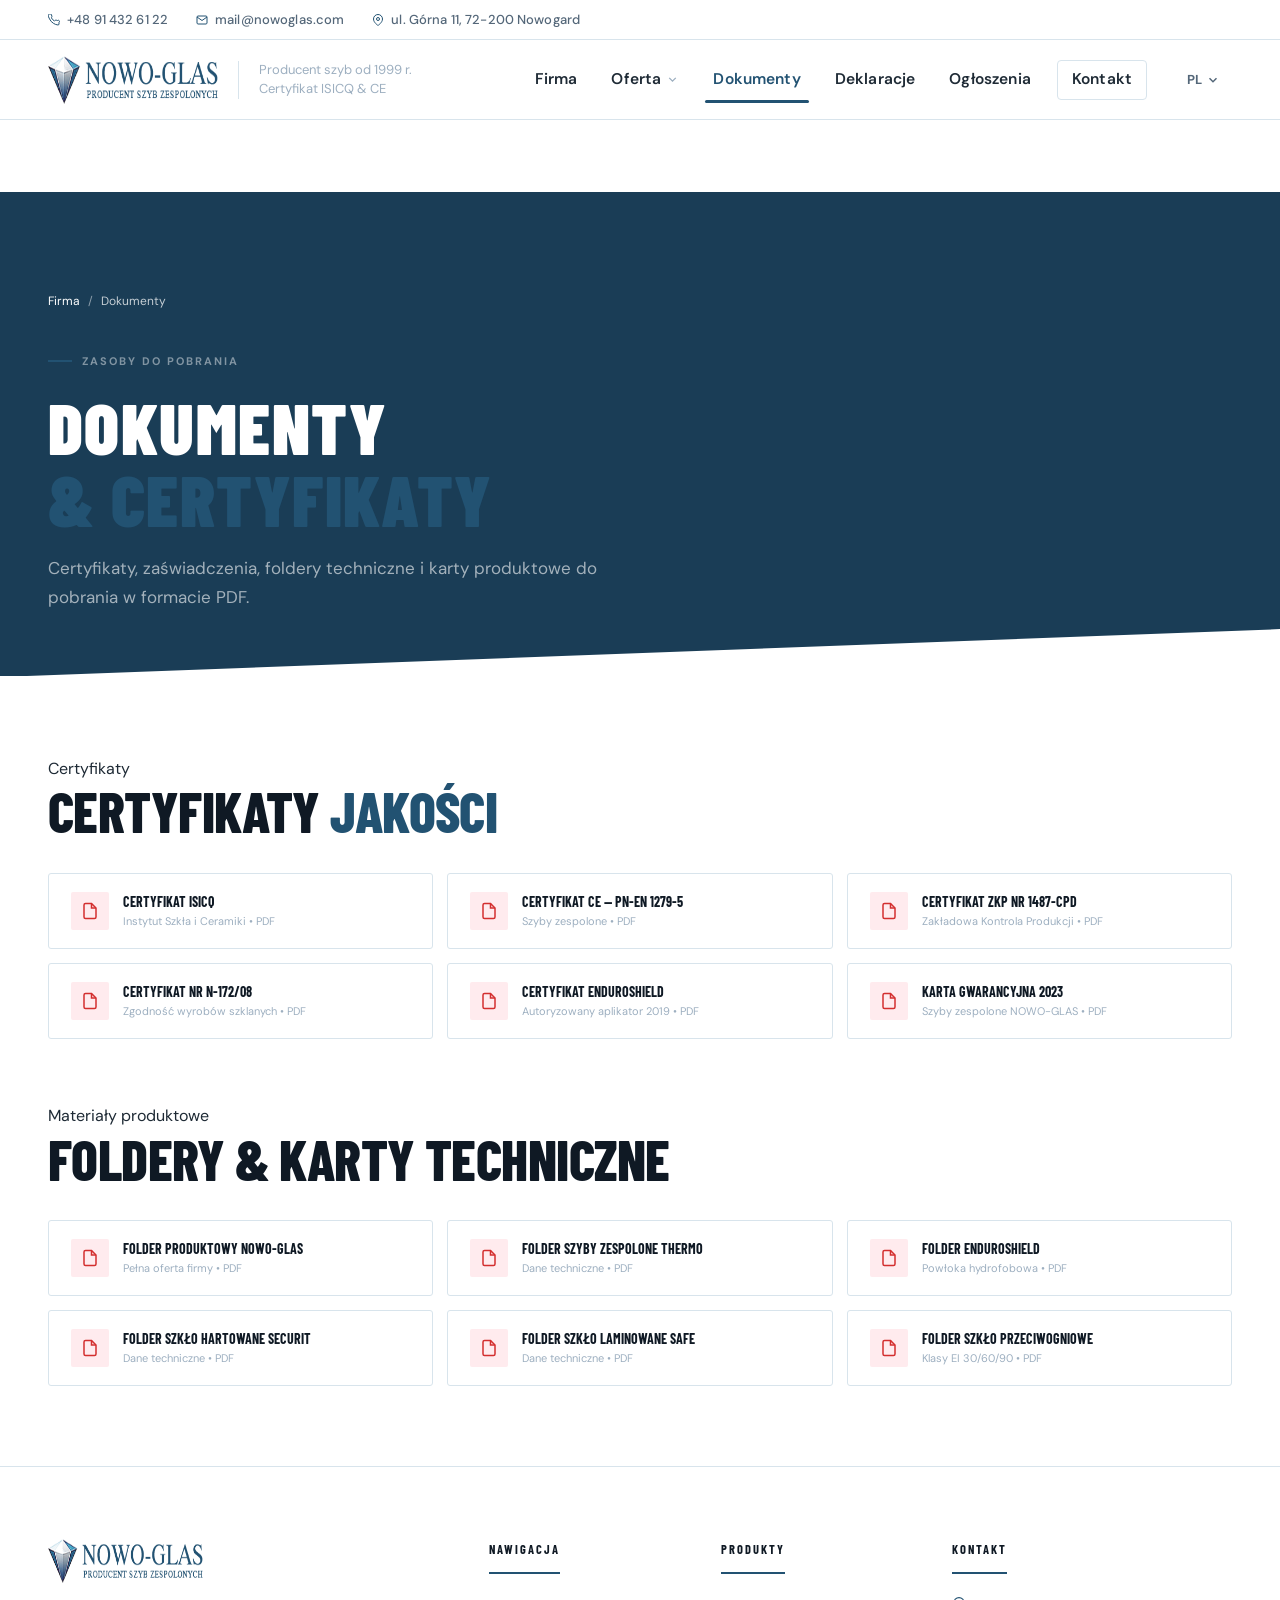
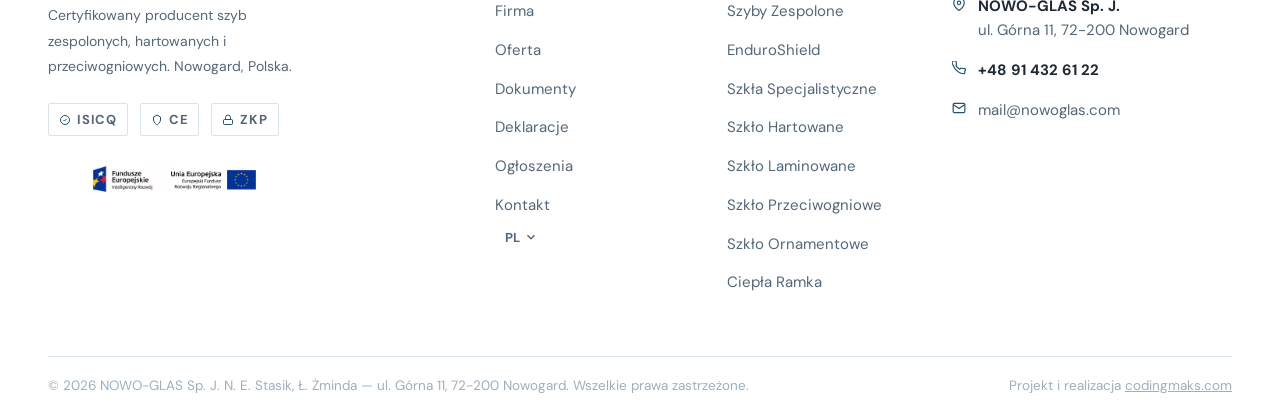
==== commit 463a828e: "Fix breadcrumbs color readability" ====
--- a/pages/dokumenty.html
+++ b/pages/dokumenty.html
@@ -20,9 +20,9 @@
     .page-hero__title{font-family:'Barlow Condensed',sans-serif;font-size:clamp(40px,6vw,72px);font-weight:900;line-height:1;color:var(--white);text-transform:uppercase;letter-spacing:.02em;margin-bottom:20px}
     .page-hero__title em{color:var(--blue);font-style:normal}
     .page-hero__lead{font-size:17px;color:rgba(255,255,255,.6);line-height:1.7;max-width:560px}
-    .breadcrumb{display:flex;align-items:center;gap:8px;font-size:12px;color:rgba(255,255,255,.35);margin-bottom:32px}
-    .breadcrumb a{color:rgba(255,255,255,.5);text-decoration:none}
-    .breadcrumb__sep{color:rgba(255,255,255,.2)}
+    .breadcrumb{display:flex;align-items:center;gap:8px;font-size:12px;color:rgba(255, 255, 255, 0.9);margin-bottom:32px}
+    .breadcrumb a{color:rgba(255, 255, 255, 1);text-decoration:none}
+    .breadcrumb__sep{color:rgba(255, 255, 255, 0.5)}
   </style>
 </head>
 <body><div class="topbar"><div class="topbar__inner"><div class="topbar__left">
